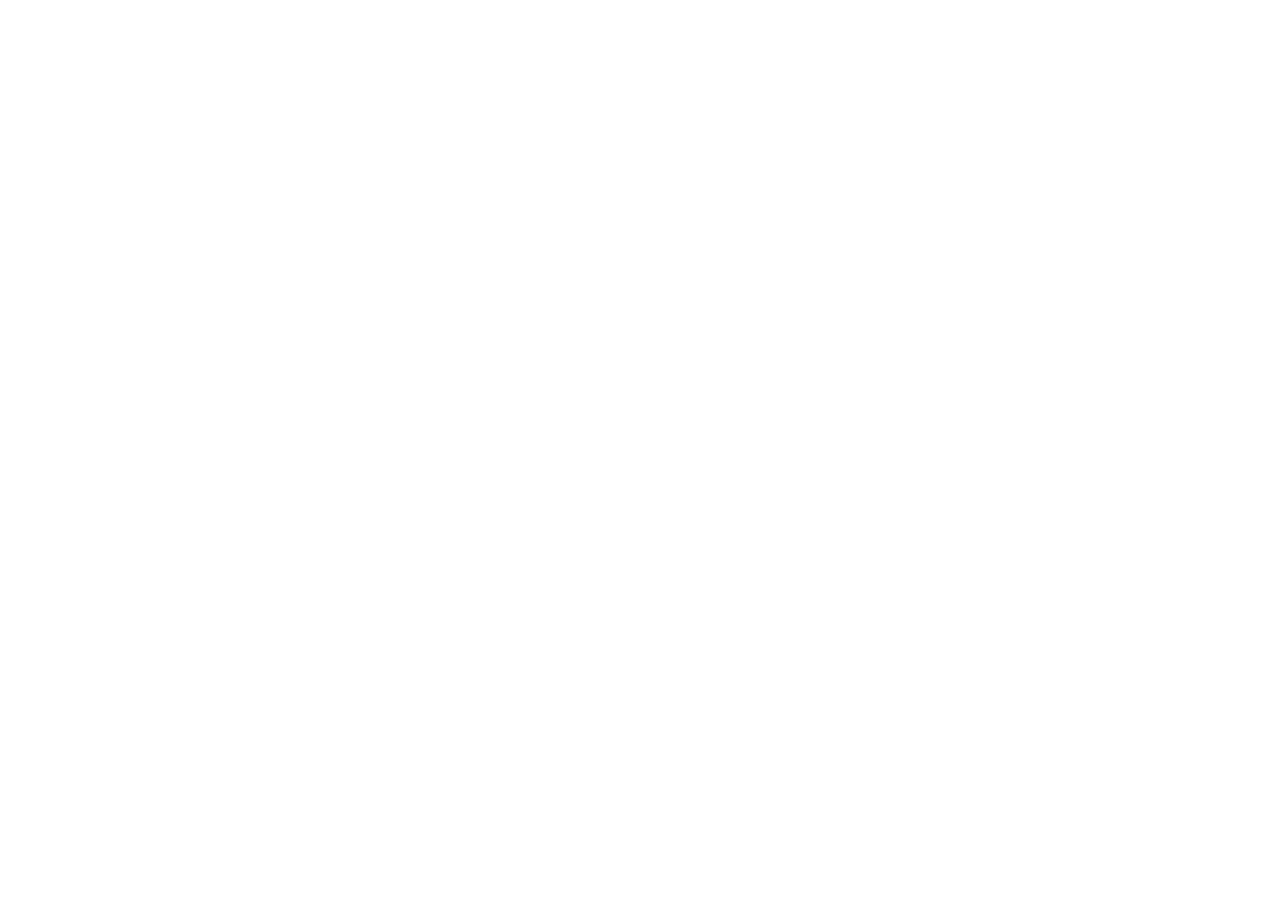
==== index.html @ 153a7175 "20260223 1500" ====
<!DOCTYPE html>
<html lang="zh-HK">
<head>
    <meta charset="UTF-8">
    <meta name="viewport" content="width=device-width, initial-scale=1.0">
    <!-- 這行設定會讓進入此頁面的人，瞬間被跳轉回您的主網站 -->
    <meta http-equiv="refresh" content="0; URL='https://www.aurora-studio.org'" />
    <title>Aurora Studio - Support Center</title>
    <style>
        body {
            background-color: #0d0f14;
            color: #94a3b8;
            font-family: -apple-system, BlinkMacSystemFont, "Segoe UI", Roboto, Helvetica, Arial, sans-serif;
            display: flex;
            flex-direction: column;
            align-items: center;
            justify-content: center;
            height: 100vh;
            margin: 0;
        }
    </style>
</head>
<body>
    <p>正在跳轉至 Aurora Studio 官方網站...</p>
    <p style="font-size: 0.8rem; opacity: 0.6;">Redirecting to official website...</p>
</body>
</html>
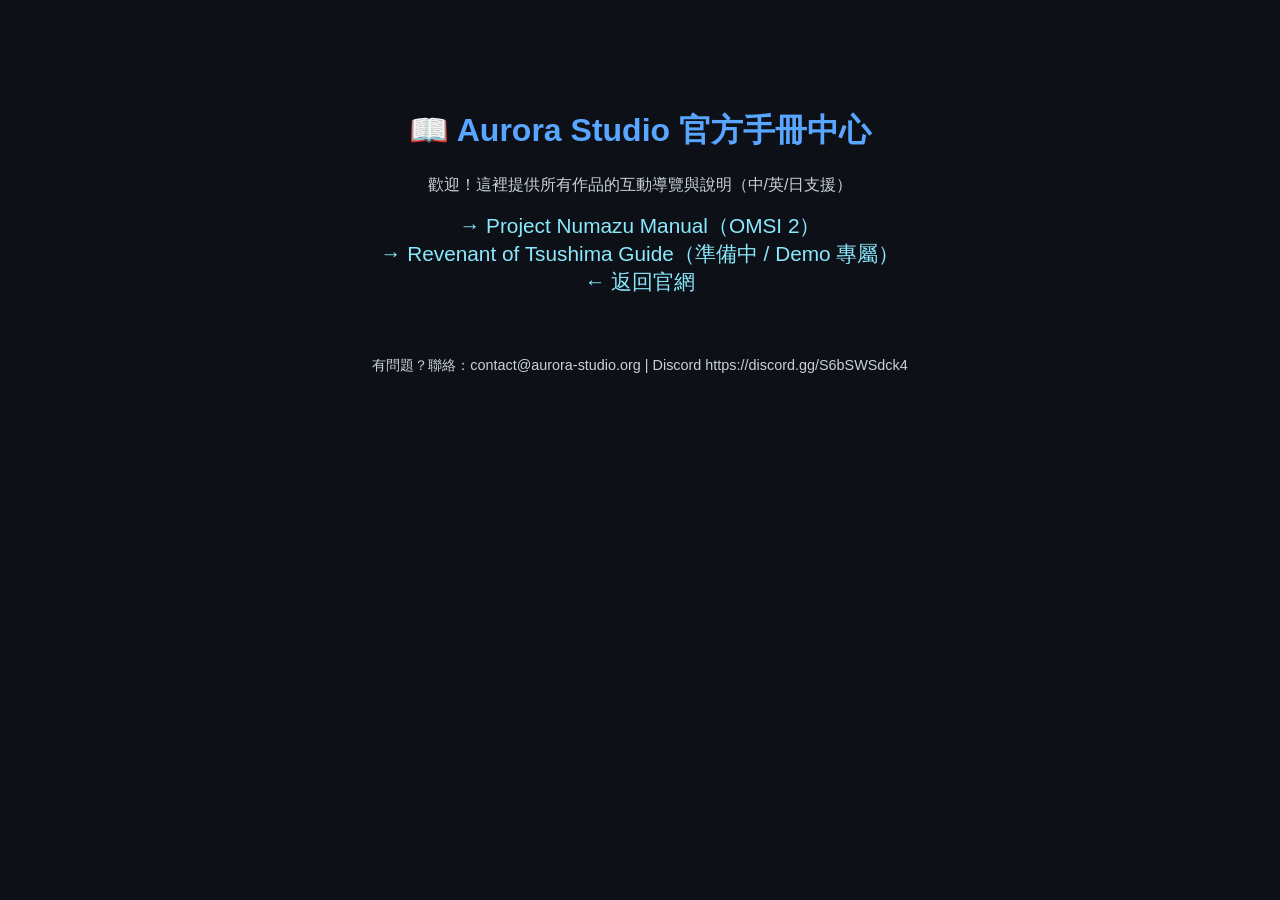
==== commit f734bf9f: "Updated" ====
--- a/index.html
+++ b/index.html
@@ -1,27 +1,25 @@
 <!DOCTYPE html>
-<html lang="zh-HK">
+<html lang="zh-TW">
 <head>
-    <meta charset="UTF-8">
-    <meta name="viewport" content="width=device-width, initial-scale=1.0">
-    <!-- 這行設定會讓進入此頁面的人，瞬間被跳轉回您的主網站 -->
-    <meta http-equiv="refresh" content="0; URL='https://www.aurora-studio.org'" />
-    <title>Aurora Studio - Support Center</title>
-    <style>
-        body {
-            background-color: #0d0f14;
-            color: #94a3b8;
-            font-family: -apple-system, BlinkMacSystemFont, "Segoe UI", Roboto, Helvetica, Arial, sans-serif;
-            display: flex;
-            flex-direction: column;
-            align-items: center;
-            justify-content: center;
-            height: 100vh;
-            margin: 0;
-        }
-    </style>
+  <meta charset="UTF-8">
+  <title>Aurora Studio Help Center | 官方手冊中心</title>
+  <meta name="viewport" content="width=device-width, initial-scale=1">
+  <style>
+    body { font-family: sans-serif; text-align: center; padding: 80px 20px; background: #0d1117; color: #c9d1d9; }
+    h1 { color: #58a6ff; }
+    a { color: #8be9fd; text-decoration: none; font-size: 1.3em; }
+    a:hover { text-decoration: underline; }
+    ul { list-style: none; padding: 0; }
+  </style>
 </head>
 <body>
-    <p>正在跳轉至 Aurora Studio 官方網站...</p>
-    <p style="font-size: 0.8rem; opacity: 0.6;">Redirecting to official website...</p>
+  <h1>📖 Aurora Studio 官方手冊中心</h1>
+  <p>歡迎！這裡提供所有作品的互動導覽與說明（中/英/日支援）</p>
+  <ul>
+    <li><a href="Manual_Project_Numazu_OMSI_2_EN+JP+TC.html">→ Project Numazu Manual（OMSI 2）</a></li>
+    <li><a href="#">→ Revenant of Tsushima Guide（準備中 / Demo 專屬）</a></li>
+    <li><a href="https://www.aurora-studio.org">← 返回官網</a></li>
+  </ul>
+  <p style="margin-top: 60px; font-size: 0.9em;">有問題？聯絡：contact@aurora-studio.org | Discord https://discord.gg/S6bSWSdck4</p>
 </body>
 </html>
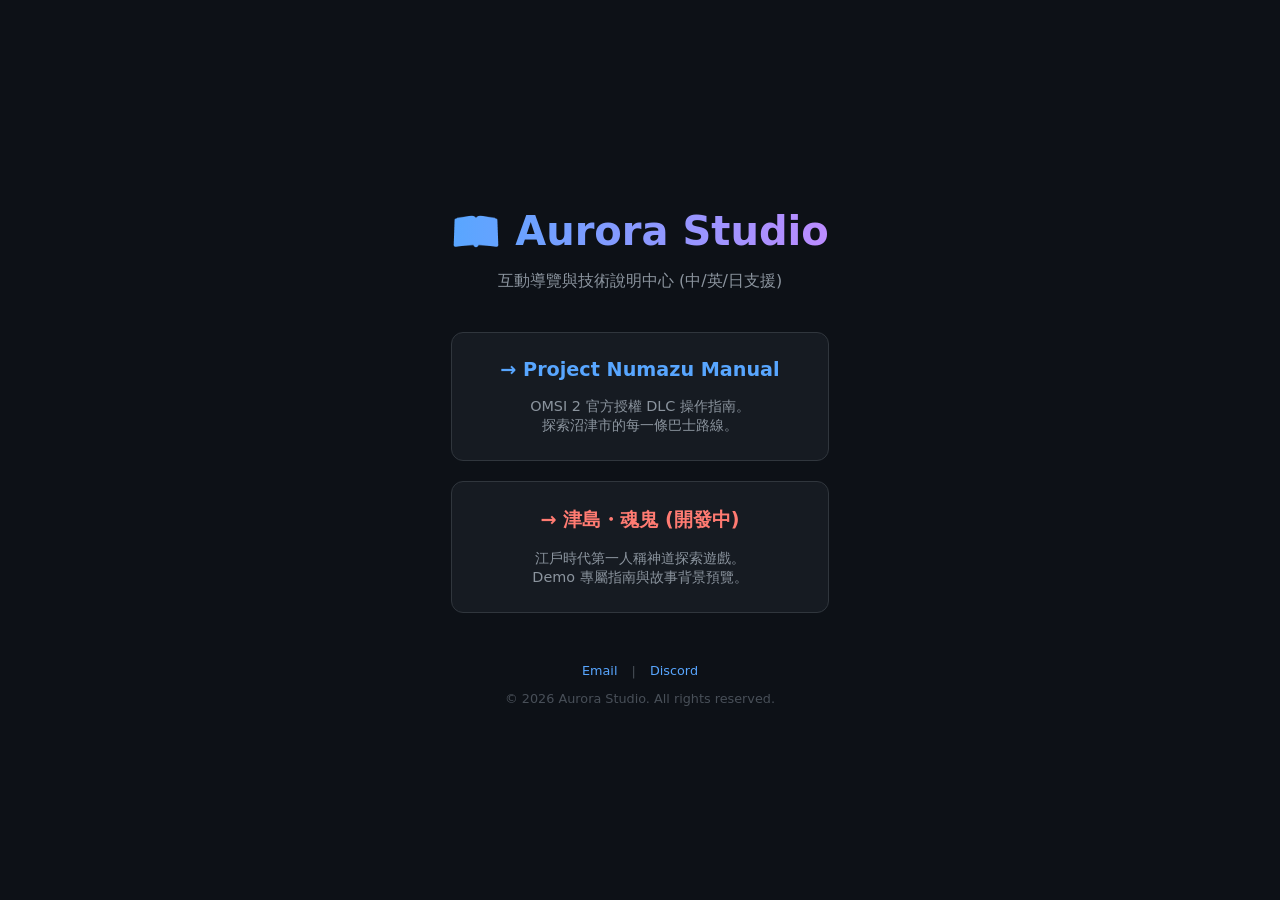
==== commit d263d254: "Add index icon" ====
--- a/index.html
+++ b/index.html
@@ -1,25 +1,135 @@
 <!DOCTYPE html>
-<html lang="zh-TW">
+<html lang="zh-HK">
 <head>
-  <meta charset="UTF-8">
-  <title>Aurora Studio Help Center | 官方手冊中心</title>
-  <meta name="viewport" content="width=device-width, initial-scale=1">
-  <style>
-    body { font-family: sans-serif; text-align: center; padding: 80px 20px; background: #0d1117; color: #c9d1d9; }
-    h1 { color: #58a6ff; }
-    a { color: #8be9fd; text-decoration: none; font-size: 1.3em; }
-    a:hover { text-decoration: underline; }
-    ul { list-style: none; padding: 0; }
-  </style>
+    <meta charset="UTF-8">
+    <meta name="viewport" content="width=device-width, initial-scale=1.0">
+	<link rel="icon" type="image/png" href="https://images.squarespace-cdn.com/content/68d7b579d57652029ec28fd5/7f074600-825d-45f1-8aa1-f05d5e47710e/Aurora_Icon_2+-+%E8%A4%87%E8%A3%BD.png">
+    <link rel="apple-touch-icon" href="https://images.squarespace-cdn.com/content/68d7b579d57652029ec28fd5/7f074600-825d-45f1-8aa1-f05d5e47710e/Aurora_Icon_2+-+%E8%A4%87%E8%A3%BD.png">
+    <title>Aurora Studio | Help Center</title>
+    <style>
+        :root {
+            --bg-color: #0d1117;
+            --card-bg: #161b22;
+            --text-main: #c9d1d9;
+            --accent-blue: #58a6ff; /* Project Numazu Blue */
+            --accent-red: #ff7b72;  /* Revenant Red */
+            --border-color: #30363d;
+        }
+
+        body {
+            background-color: var(--bg-color);
+            color: var(--text-main);
+            font-family: 'Segoe UI', "Microsoft JhengHei", system-ui, sans-serif;
+            margin: 0;
+            display: flex;
+            flex-direction: column;
+            align-items: center;
+            min-height: 100vh;
+            justify-content: center;
+        }
+
+        .container {
+            max-width: 800px;
+            text-align: center;
+            padding: 20px;
+        }
+
+        h1 {
+            font-size: 2.5rem;
+            background: linear-gradient(90deg, var(--accent-blue), #bc8cff);
+            -webkit-background-clip: text;
+            -webkit-text-fill-color: transparent;
+            margin-bottom: 10px;
+        }
+
+        p.subtitle {
+            color: #8b949e;
+            margin-bottom: 40px;
+        }
+
+        .grid {
+            display: grid;
+            grid-template-columns: repeat(auto-fit, minmax(280px, 1fr));
+            gap: 20px;
+            width: 100%;
+        }
+
+        .card {
+            background: var(--card-bg);
+            border: 1px solid var(--border-color);
+            border-radius: 12px;
+            padding: 25px;
+            text-decoration: none;
+            color: inherit;
+            transition: all 0.3s cubic-bezier(0.4, 0, 0.2, 1);
+            display: block;
+        }
+
+        .card:hover {
+            transform: translateY(-5px);
+            border-color: var(--accent-blue);
+            box-shadow: 0 10px 20px rgba(0,0,0,0.5);
+        }
+
+        .card.revenant:hover {
+            border-color: var(--accent-red);
+        }
+
+        .card h2 {
+            margin-top: 0;
+            font-size: 1.2rem;
+            color: var(--accent-blue);
+        }
+
+        .card.revenant h2 {
+            color: var(--accent-red);
+        }
+
+        .card p {
+            font-size: 0.9rem;
+            color: #8b949e;
+            margin-bottom: 0;
+        }
+
+        footer {
+            margin-top: 50px;
+            font-size: 0.8rem;
+            color: #484f58;
+        }
+
+        .contact-links a {
+            color: var(--accent-blue);
+            text-decoration: none;
+            margin: 0 10px;
+        }
+    </style>
 </head>
 <body>
-  <h1>📖 Aurora Studio 官方手冊中心</h1>
-  <p>歡迎！這裡提供所有作品的互動導覽與說明（中/英/日支援）</p>
-  <ul>
-    <li><a href="Manual_Project_Numazu_OMSI_2_EN+JP+TC.html">→ Project Numazu Manual（OMSI 2）</a></li>
-    <li><a href="#">→ Revenant of Tsushima Guide（準備中 / Demo 專屬）</a></li>
-    <li><a href="https://www.aurora-studio.org">← 返回官網</a></li>
-  </ul>
-  <p style="margin-top: 60px; font-size: 0.9em;">有問題？聯絡：contact@aurora-studio.org | Discord https://discord.gg/S6bSWSdck4</p>
+
+<div class="container">
+    <h1>📖 Aurora Studio</h1>
+    <p class="subtitle">互動導覽與技術說明中心 (中/英/日支援)</p>
+
+    <div class="grid">
+        <a href="Manual_Project_Numazu_OMSI_2_EN+JP+TC.html" class="card">
+            <h2>→ Project Numazu Manual</h2>
+            <p>OMSI 2 官方授權 DLC 操作指南。<br>探索沼津市的每一條巴士路線。</p>
+        </a>
+
+        <a href="#" class="card revenant">
+            <h2>→ 津島・魂鬼 (開發中)</h2>
+            <p>江戶時代第一人稱神道探索遊戲。<br>Demo 專屬指南與故事背景預覽。</p>
+        </a>
+    </div>
+
+    <footer>
+        <div class="contact-links">
+            <a href="mailto:contact@aurora-studio.org">Email</a> | 
+            <a href="https://discord.gg/S6bSWSdck4" target="_blank">Discord</a>
+        </div>
+        <p>© 2026 Aurora Studio. All rights reserved.</p>
+    </footer>
+</div>
+
 </body>
 </html>
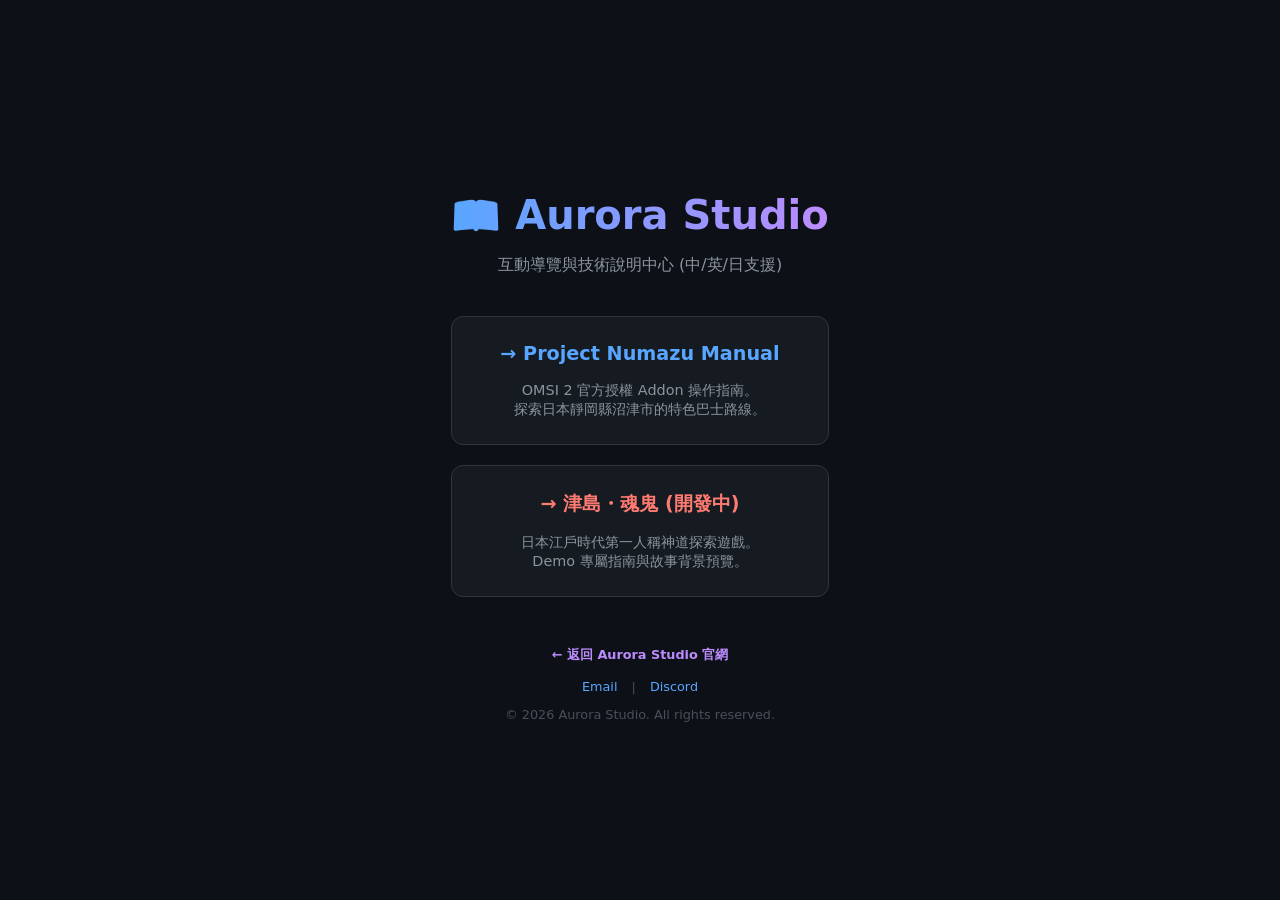
==== commit 5472bf63: "Updated Numazu-Guide.html" ====
--- a/index.html
+++ b/index.html
@@ -111,18 +111,21 @@
     <p class="subtitle">互動導覽與技術說明中心 (中/英/日支援)</p>
 
     <div class="grid">
-        <a href="Manual_Project_Numazu_OMSI_2_EN+JP+TC.html" class="card">
+        <a href="Numazu\Numazu-Manual.html" class="card">
             <h2>→ Project Numazu Manual</h2>
-            <p>OMSI 2 官方授權 DLC 操作指南。<br>探索沼津市的每一條巴士路線。</p>
+            <p>OMSI 2 官方授權 Addon 操作指南。<br>探索日本靜岡縣沼津市的特色巴士路線。</p>
         </a>
 
         <a href="#" class="card revenant">
             <h2>→ 津島・魂鬼 (開發中)</h2>
-            <p>江戶時代第一人稱神道探索遊戲。<br>Demo 專屬指南與故事背景預覽。</p>
+            <p>日本江戶時代第一人稱神道探索遊戲。<br>Demo 專屬指南與故事背景預覽。</p>
         </a>
     </div>
 
     <footer>
+        <div class="contact-links" style="margin-bottom: 15px;">
+            <a href="https://aurora-studio.org" style="font-weight: bold; color: #bc8cff;">← 返回 Aurora Studio 官網</a>
+        </div>
         <div class="contact-links">
             <a href="mailto:contact@aurora-studio.org">Email</a> | 
             <a href="https://discord.gg/S6bSWSdck4" target="_blank">Discord</a>
